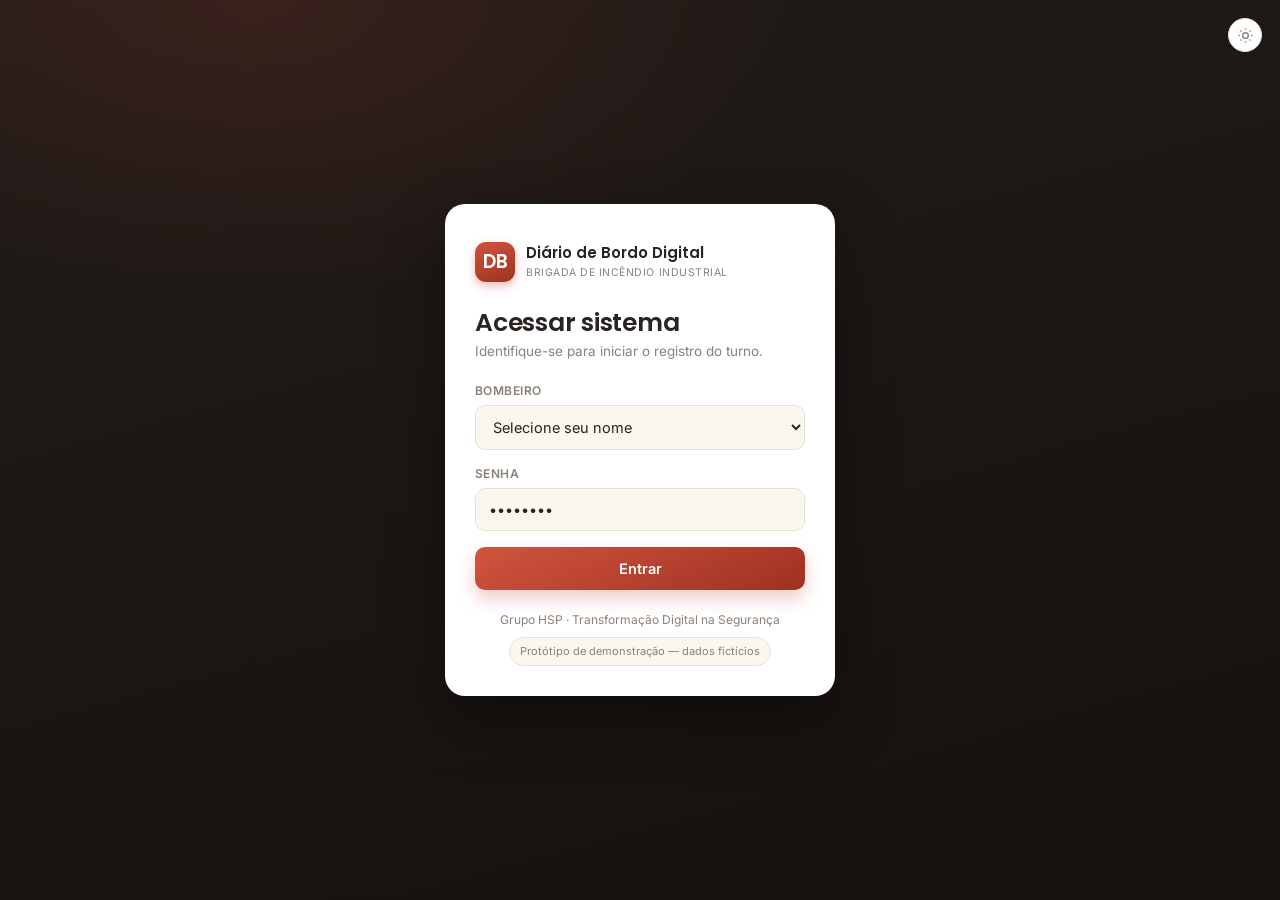
==== index.html @ 30c4427f "feat: adiciona protótipo do Diário de Bordo Digital - Tela de login (index.html) - Aplicação princip" ====
<!DOCTYPE html>
<html lang="pt-BR">
<head>
<meta charset="UTF-8">
<meta name="viewport" content="width=device-width, initial-scale=1.0">
<title>Diário de Bordo Digital — Acesso</title>
<script>
(function(){
  var t = localStorage.getItem('db_theme');
  document.documentElement.setAttribute('data-theme', t === 'dark' ? 'dark' : 'light');
})();
</script>
<link rel="stylesheet" href="css/style.css">
</head>
<body>

<button class="theme-toggle theme-toggle-login" aria-label="Alternar tema escuro" title="Alternar tema">
  <svg class="icon-sun" viewBox="0 0 24 24" fill="none" stroke="currentColor" stroke-width="2"><circle cx="12" cy="12" r="4"/><path d="M12 2v2M12 20v2M4.93 4.93l1.41 1.41M17.66 17.66l1.41 1.41M2 12h2M20 12h2M4.93 19.07l1.41-1.41M17.66 6.34l1.41-1.41"/></svg>
  <svg class="icon-moon" viewBox="0 0 24 24" fill="none" stroke="currentColor" stroke-width="2"><path d="M21 12.79A9 9 0 1 1 11.21 3 7 7 0 0 0 21 12.79z"/></svg>
</button>

<div class="login-wrap">
  <div class="login-card">
    <div class="login-brand">
      <div class="mark">DB</div>
      <div class="brand-text">
        <b>Diário de Bordo Digital</b>
        <span>Brigada de Incêndio Industrial</span>
      </div>
    </div>

    <h1>Acessar sistema</h1>
    <p class="sub">Identifique-se para iniciar o registro do turno.</p>

    <form id="loginForm">
      <div class="field">
        <label for="bombeiro">Bombeiro</label>
        <select id="bombeiro" required>
          <option value="" disabled selected>Selecione seu nome</option>
          <option>Carlos Menezes</option>
          <option>Raimundo Silva</option>
          <option>João Paulo Costa</option>
          <option>Fernanda Aragão</option>
          <option>Marcos Vinícius Ramos</option>
        </select>
      </div>

      <div class="field">
        <label for="senha">Senha</label>
        <input type="password" id="senha" placeholder="••••••••" value="senha123">
      </div>

      <button type="submit" class="btn btn-primary btn-block">Entrar</button>
    </form>

    <div class="login-foot">
      Grupo HSP · Transformação Digital na Segurança
      <div class="proto-flag">Protótipo de demonstração — dados fictícios</div>
    </div>
  </div>
</div>

<script>
document.getElementById('loginForm').addEventListener('submit', function(e){
  e.preventDefault();
  const nome = document.getElementById('bombeiro').value;
  if(!nome) return;
  sessionStorage.setItem('db_usuario', nome);
  window.location.href = 'app.html';
});
</script>
<script src="js/theme.js"></script>

</body>
</html>
---- css/style.css ----
@import url('https://fonts.googleapis.com/css2?family=Poppins:wght@500;600;700&family=Inter:wght@400;500;600;700&display=swap');

:root{
  /* base — carvão quente, sem azul */
  --ash-950:#211C19;
  --ash-900:#2A2320;
  --ash-800:#382F2A;
  --ash-700:#4A3F38;

  /* brasa — vermelho suavizado do material original */
  --ember-600:#C0402D;
  --ember-700:#9E3122;
  --ember-tint:#FBEBE7;

  --amber-500:#CE8B3A;
  --amber-tint:#FBF1E1;

  --moss-600:#5C7A56;
  --moss-tint:#EEF3EA;

  --paper:#FAF6F0;
  --surface:#FFFFFF;
  --border:#E9E0D4;
  --text:#2A2420;
  --text-muted:#8C8175;

  /* fundo da página (body) */
  --page-bg:#FFFFFF;
  --hover-bg:rgba(42,36,32,.035);
  --alter-border:#EFCFC6;

  /* cores de texto sobre badges/chips/pills coloridos */
  --ember-ink:var(--ember-700);
  --amber-ink:#8A5E1E;
  --moss-ink:var(--moss-600);

  --radius:14px;
  --radius-sm:10px;
  --shadow-sm:0 1px 2px rgba(42,36,32,.05), 0 1px 3px rgba(42,36,32,.06);
  --shadow-md:0 8px 24px rgba(42,36,32,.08);
}

/* ===== MODO ESCURO ===== */
:root[data-theme="dark"]{
  --paper:#211B16;
  --surface:#241E19;
  --border:#3B322B;
  --text:#F1EAE1;
  --text-muted:#AFA394;

  --page-bg:#18140F;
  --hover-bg:rgba(255,255,255,.045);
  --alter-border:rgba(192,64,45,.4);

  --ember-tint:rgba(192,64,45,.2);
  --amber-tint:rgba(206,139,58,.2);
  --moss-tint:rgba(92,122,86,.22);

  --ember-ink:#F0836D;
  --amber-ink:#F0C077;
  --moss-ink:#8FC183;

  --shadow-sm:0 1px 2px rgba(0,0,0,.4), 0 1px 3px rgba(0,0,0,.35);
  --shadow-md:0 8px 26px rgba(0,0,0,.5);
}
:root[data-theme="dark"] .login-wrap{
  background:
    radial-gradient(900px 500px at 20% 0%, rgba(192,64,45,.16), transparent 60%),
    linear-gradient(165deg, #18140F, #0E0B09);
}

*{box-sizing:border-box;}
html,body{margin:0;padding:0;}
body{
  font-family:'Inter',system-ui,sans-serif;
  background:var(--page-bg);
  color:var(--text);
  -webkit-font-smoothing:antialiased;
  font-size:15px;
  transition:background-color .2s ease, color .2s ease;
}
h1,h2,h3,.brand b,.login-card h1{
  font-family:'Poppins',sans-serif;
  letter-spacing:-.01em;
}
a{color:inherit;}
button{font-family:inherit;}
:focus-visible{outline:2px solid var(--ember-600);outline-offset:2px;}

/* ===== LOGIN ===== */
.login-wrap{
  min-height:100vh;
  display:flex;
  align-items:center;
  justify-content:center;
  background:
    radial-gradient(900px 500px at 20% 0%, rgba(192,64,45,.16), transparent 60%),
    linear-gradient(165deg, var(--ash-950), #16110F);
  padding:20px;
}
.login-card{
  width:100%;
  max-width:390px;
  background:var(--surface);
  border-radius:20px;
  padding:38px 30px 30px;
  box-shadow:0 24px 60px rgba(0,0,0,.4);
}
.login-brand{display:flex;align-items:center;gap:11px;margin-bottom:26px;}
.login-brand .mark{
  width:40px;height:40px;border-radius:11px;
  background:linear-gradient(155deg,#D2543E,var(--ember-700));
  display:flex;align-items:center;justify-content:center;
  color:#fff;font-family:'Poppins';font-weight:600;font-size:19px;
  flex-shrink:0;box-shadow:0 4px 10px rgba(192,64,45,.35);
}
.login-brand .brand-text{line-height:1.15;}
.login-brand .brand-text b{display:block;font-size:15px;font-weight:600;font-family:'Poppins';}
.login-brand .brand-text span{font-size:10.5px;color:var(--text-muted);letter-spacing:.05em;text-transform:uppercase;font-family:'Inter';}

.login-card h1{font-size:25px;font-weight:600;margin:4px 0 5px;line-height:1.2;}
.login-card p.sub{font-size:13.5px;color:var(--text-muted);margin:0 0 24px;}

.field{margin-bottom:16px;}
.field label{display:block;font-size:12px;font-weight:600;letter-spacing:.04em;color:var(--text-muted);margin-bottom:7px;text-transform:uppercase;}

select,input,textarea{
  width:100%;font-family:'Inter';font-size:14.5px;
  padding:12px 13px;border:1.5px solid var(--border);border-radius:var(--radius-sm);
  background:var(--paper);color:var(--text);transition:border-color .15s, background .15s;
}
select:focus,input:focus,textarea:focus{border-color:var(--ember-600);background:#fff;}
textarea{resize:vertical;min-height:74px;}

.btn{
  display:inline-flex;align-items:center;justify-content:center;gap:8px;
  border:none;border-radius:var(--radius-sm);padding:13px 18px;
  font-weight:600;font-size:14.5px;cursor:pointer;
  transition:transform .08s, box-shadow .15s, opacity .15s;
}
.btn:active{transform:translateY(1px);}
.btn-primary{background:linear-gradient(155deg,#D2543E,var(--ember-700));color:#fff;box-shadow:0 8px 18px rgba(192,64,45,.28);}
.btn-primary:hover{opacity:.94;}
.btn-block{width:100%;}
.btn-ghost{background:transparent;color:var(--text-muted);border:1.5px solid var(--border);}
.btn-ghost:hover{border-color:var(--text-muted);color:var(--text);}

.login-foot{margin-top:20px;font-size:12px;color:var(--text-muted);text-align:center;line-height:1.6;}
.proto-flag{
  font-size:11px;color:var(--text-muted);background:var(--paper);
  padding:5px 10px;border-radius:20px;display:inline-block;margin-top:8px;border:1px solid var(--border);
}

/* ===== APP SHELL ===== */
.shell{display:flex;min-height:100vh;}

.sidebar{
  width:224px;flex-shrink:0;
  background:linear-gradient(180deg,var(--ash-950),#171310);
  color:#fff;display:flex;flex-direction:column;
  padding:22px 14px;position:sticky;top:0;height:100vh;
}
.sidebar .brand{display:flex;align-items:center;gap:10px;padding:4px 8px 24px;}
.sidebar .brand .mark{
  width:34px;height:34px;border-radius:10px;
  background:linear-gradient(155deg,#D2543E,var(--ember-700));
  display:flex;align-items:center;justify-content:center;
  font-family:'Poppins';font-weight:600;font-size:16px;flex-shrink:0;
}
.sidebar .brand b{font-size:14px;display:block;line-height:1.15;font-weight:600;}
.sidebar .brand span{font-size:10px;color:#A69E93;text-transform:uppercase;letter-spacing:.05em;}

.nav-eyebrow{
  font-size:10.5px;color:#8B8378;text-transform:uppercase;letter-spacing:.09em;
  padding:16px 10px 7px;font-weight:600;
}
.nav-item{
  display:flex;align-items:center;gap:11px;padding:10.5px 11px;border-radius:10px;
  font-size:14px;font-weight:500;color:#D9D2C8;
  cursor:pointer;border:none;background:none;width:100%;text-align:left;
  transition:background .12s, color .12s;
}
.nav-item svg{width:17px;height:17px;flex-shrink:0;opacity:.8;}
.nav-item:hover{background:rgba(255,255,255,.06);color:#fff;}
.nav-item.active{background:linear-gradient(135deg,#D2543E,var(--ember-700));color:#fff;}
.nav-item.active svg{opacity:1;}

.sidebar-foot{margin-top:auto;padding-top:16px;border-top:1px solid rgba(255,255,255,.08);}
.user-chip{display:flex;align-items:center;gap:9px;padding:8px;border-radius:10px;}
.user-chip .avatar{
  width:32px;height:32px;border-radius:50%;background:var(--ash-700);
  display:flex;align-items:center;justify-content:center;font-size:12px;font-weight:700;flex-shrink:0;
}
.user-chip .who b{display:block;font-size:13px;line-height:1.2;font-weight:600;}
.user-chip .who span{font-size:11px;color:#A69E93;}
.logout-link{display:block;margin-top:10px;font-size:12.5px;color:#A69E93;text-decoration:none;padding:6px 8px;cursor:pointer;}
.logout-link:hover{color:#fff;}

.main{flex:1;min-width:0;padding-bottom:0;}

/* status strip */
.status-strip{
  padding:12px 32px;display:flex;align-items:center;gap:10px;
  font-family:'Poppins';font-weight:600;font-size:14.5px;letter-spacing:.01em;
  color:#fff;background:var(--moss-600);transition:background .25s;
}
.status-strip .dot{width:8px;height:8px;border-radius:50%;background:#fff;animation:pulse 2.2s infinite;}
.status-strip.warn{background:var(--amber-500);}
.status-strip.danger{background:var(--ember-600);}
@keyframes pulse{0%,100%{opacity:1;}50%{opacity:.45;}}

.topbar{
  padding:24px 32px 0;display:flex;align-items:flex-end;justify-content:space-between;
  flex-wrap:wrap;gap:10px;
}
.topbar h1{font-size:27px;font-weight:600;margin:0;line-height:1.15;}
.topbar .subtitle{font-size:13.5px;color:var(--text-muted);margin-top:3px;}
.topbar .date-tag{
  font-size:12.5px;color:var(--text-muted);background:var(--surface);
  border:1px solid var(--border);padding:7px 13px;border-radius:20px;
}

.view{padding:28px 32px 100px;display:none;}
.view.active{display:block;}

/* ===== CARDS ===== */
.card{
  background:var(--surface);border:1px solid var(--border);border-radius:var(--radius);
  padding:26px 28px;box-shadow:var(--shadow-sm);margin-bottom:22px;
}
.card h2{font-size:17.5px;font-weight:600;margin:0 0 4px;}
.card .card-sub{font-size:12.5px;color:var(--text-muted);margin:0 0 22px;}
.grid2{display:grid;grid-template-columns:1fr 1fr;gap:18px;}
.grid3{display:grid;grid-template-columns:repeat(3,1fr);gap:18px;}
@media (max-width:760px){.grid2,.grid3{grid-template-columns:1fr;}}

.field-label{display:block;font-size:12px;font-weight:600;letter-spacing:.03em;color:var(--text-muted);margin-bottom:7px;text-transform:uppercase;}
.readonly-box{
  background:var(--paper);border:1.5px dashed var(--border);border-radius:var(--radius-sm);
  padding:12px 13px;font-size:14.5px;color:var(--text);
}

.status-toggle{display:flex;gap:8px;flex-wrap:wrap;}
.chip{
  padding:10px 15px;border-radius:22px;border:1.5px solid var(--border);
  font-size:13.5px;font-weight:600;cursor:pointer;color:var(--text-muted);
  background:var(--surface);transition:all .12s;
}
.chip:hover{border-color:#C9BDAC;}
.chip.selected{border-color:var(--ember-600);background:var(--ember-tint);color:var(--ember-ink);}
.chip.selected[data-tone="ok"]{border-color:var(--moss-600);background:var(--moss-tint);color:var(--moss-ink);}
.chip.selected[data-tone="warn"]{border-color:var(--amber-500);background:var(--amber-tint);color:var(--amber-ink);}

.alter-box{
  margin-top:13px;padding:15px;background:var(--ember-tint);border:1px solid var(--alter-border);border-radius:var(--radius-sm);
  display:none;
}
.alter-box.show{display:block;}

.range-field{margin-bottom:4px;}
.range-field .rf-head{display:flex;justify-content:space-between;align-items:baseline;margin-bottom:9px;}
.range-field .rf-head b{font-size:21px;font-family:'Poppins';font-weight:600;}
input[type="range"]{-webkit-appearance:none;width:100%;height:6px;border-radius:4px;background:var(--border);}
input[type="range"]::-webkit-slider-thumb{
  -webkit-appearance:none;width:19px;height:19px;border-radius:50%;background:var(--ember-600);
  cursor:pointer;border:3px solid #fff;box-shadow:0 0 0 1px var(--ember-600);
}
input[type="range"]::-moz-range-thumb{
  width:19px;height:19px;border-radius:50%;background:var(--ember-600);border:3px solid #fff;
  box-shadow:0 0 0 1px var(--ember-600);cursor:pointer;
}

.form-actions{display:flex;justify-content:flex-end;gap:10px;margin-top:8px;flex-wrap:wrap;}

/* ===== DASHBOARD ===== */
.kpis{display:grid;grid-template-columns:repeat(4,1fr);gap:16px;margin-bottom:28px;}
@media (max-width:900px){.kpis{grid-template-columns:repeat(2,1fr);}}
@media (max-width:480px){.kpis{grid-template-columns:1fr;}}
.kpi{background:var(--surface);border:1px solid var(--border);border-radius:var(--radius);padding:20px 20px 18px;box-shadow:var(--shadow-sm);}
.kpi .kpi-label{font-size:11.5px;color:var(--text-muted);text-transform:uppercase;letter-spacing:.04em;font-weight:600;}
.kpi .kpi-value{font-family:'Poppins';font-size:30px;font-weight:600;margin-top:5px;}
.kpi .kpi-hint{font-size:12px;color:var(--text-muted);margin-top:3px;}

.two-col{display:grid;grid-template-columns:1.3fr 1fr;gap:22px;}
@media (max-width:980px){.two-col{grid-template-columns:1fr;}}

.bar-row{display:flex;align-items:center;gap:10px;margin-bottom:13px;}
.bar-row .bar-label{width:auto;min-width:110px;font-size:13px;color:var(--text-muted);flex-shrink:0;}
.bar-track{flex:1;height:8px;background:var(--paper);border-radius:5px;overflow:hidden;}
.bar-fill{height:100%;border-radius:5px;}
.bar-row .bar-val{width:auto;min-width:40px;text-align:right;font-size:12.5px;color:var(--text-muted);flex-shrink:0;}

.status-grid{display:grid;grid-template-columns:1fr 1fr;gap:2px 20px;}
@media (max-width:560px){.status-grid{grid-template-columns:1fr;}}
.status-row{
  display:flex;align-items:center;justify-content:space-between;gap:12px;
  padding:13px 2px;border-bottom:1px solid var(--border);
}
.status-grid .status-row:nth-last-child(-n+2){border-bottom:none;}
@media (max-width:560px){.status-grid .status-row:last-child{border-bottom:none;}.status-grid .status-row:nth-last-child(-n+2){border-bottom:1px solid var(--border);}}
.status-row .sr-label{font-size:13.5px;color:var(--text);}
.status-pill{
  display:inline-flex;align-items:center;gap:6px;padding:5px 12px;border-radius:20px;
  font-size:12px;font-weight:600;white-space:nowrap;
}
.status-pill::before{content:"";width:6px;height:6px;border-radius:50%;background:currentColor;}
.status-pill.tone-ok{background:var(--moss-tint);color:var(--moss-ink);}
.status-pill.tone-warn{background:var(--amber-tint);color:var(--amber-ink);}
.status-pill.tone-danger{background:var(--ember-tint);color:var(--ember-ink);}

.pending-item{display:flex;align-items:flex-start;gap:11px;padding:14px 0;border-bottom:1px solid var(--border);}
.pending-item:last-child{border-bottom:none;}
.pending-dot{width:7px;height:7px;border-radius:50%;background:var(--ember-600);margin-top:6px;flex-shrink:0;}
.pending-item .pi-title{font-size:13.5px;font-weight:600;}
.pending-item .pi-sub{font-size:12px;color:var(--text-muted);margin-top:1px;}

/* ===== TABLE ===== */
.table-wrap{overflow-x:auto;-webkit-overflow-scrolling:touch;}
table{width:100%;border-collapse:collapse;font-size:13.5px;}
thead th{
  text-align:left;font-weight:600;color:var(--text-muted);font-size:11px;
  text-transform:uppercase;letter-spacing:.04em;padding:10px 12px;
  border-bottom:1.5px solid var(--border);white-space:nowrap;
}
tbody td{padding:12px;border-bottom:1px solid var(--border);white-space:nowrap;}
tbody tr:hover{background:var(--hover-bg);}
.badge{display:inline-flex;align-items:center;gap:5px;padding:4px 11px;border-radius:20px;font-size:12px;font-weight:600;}
.badge-ok{background:var(--moss-tint);color:var(--moss-ink);}
.badge-warn{background:var(--amber-tint);color:var(--amber-ink);}
.badge-danger{background:var(--ember-tint);color:var(--ember-ink);}

.btn-delete{
  width:30px;height:30px;border-radius:8px;border:1.5px solid var(--border);
  background:transparent;color:var(--text-muted);display:inline-flex;
  align-items:center;justify-content:center;cursor:pointer;transition:all .12s;flex-shrink:0;
}
.btn-delete svg{width:15px;height:15px;}
.btn-delete:hover{background:var(--ember-tint);border-color:var(--ember-600);color:var(--ember-ink);}
.empty-state{text-align:center;padding:54px 20px;color:var(--text-muted);}
.empty-state b{display:block;color:var(--text);font-size:16px;margin-bottom:5px;font-family:'Poppins';}

.toast{
  position:fixed;bottom:24px;right:24px;background:var(--ash-950);color:#fff;
  padding:14px 18px;border-radius:12px;font-size:14px;box-shadow:0 14px 32px rgba(0,0,0,.35);
  display:flex;align-items:center;gap:10px;transform:translateY(20px);opacity:0;
  transition:all .25s;pointer-events:none;z-index:80;max-width:calc(100vw - 40px);
}
.toast.show{transform:translateY(0);opacity:1;}
.toast .tdot{width:8px;height:8px;border-radius:50%;background:var(--moss-600);flex-shrink:0;}

/* ===== TOGGLE DE TEMA ===== */
.theme-toggle{
  width:34px;height:34px;border-radius:50%;flex-shrink:0;
  border:1.5px solid var(--border);background:var(--surface);color:var(--text-muted);
  display:flex;align-items:center;justify-content:center;cursor:pointer;
  transition:all .15s;
}
.theme-toggle:hover{border-color:var(--text-muted);color:var(--text);}
.theme-toggle svg{width:17px;height:17px;}
.theme-toggle .icon-moon{display:none;}
[data-theme="dark"] .theme-toggle .icon-sun{display:none;}
[data-theme="dark"] .theme-toggle .icon-moon{display:block;}

.sidebar .theme-toggle{border-color:rgba(255,255,255,.14);background:rgba(255,255,255,.05);color:#D9D2C8;}
.sidebar .theme-toggle:hover{border-color:rgba(255,255,255,.3);color:#fff;}
.theme-row{
  display:flex;align-items:center;justify-content:space-between;gap:10px;
  padding:9px 8px;margin-top:6px;font-size:12.5px;color:#D9D2C8;
}

.theme-toggle-login{position:fixed;top:18px;right:18px;z-index:20;}

.mobile-topbar .theme-toggle{border-color:rgba(255,255,255,.14);background:rgba(255,255,255,.05);color:#D9D2C8;}
.mobile-topbar-right{display:flex;align-items:center;gap:10px;}

/* ===== MOBILE TOPBAR + BOTTOM NAV ===== */
.mobile-topbar{display:none;}
.bottom-nav{display:none;}

@media (max-width:780px){
  .sidebar{display:none;}
  .shell{flex-direction:column;}

  .mobile-topbar{
    display:flex;align-items:center;justify-content:space-between;
    padding:14px 18px;background:var(--ash-950);color:#fff;position:sticky;top:0;z-index:40;
  }
  .mobile-topbar .brand{display:flex;align-items:center;gap:9px;}
  .mobile-topbar .mark{
    width:30px;height:30px;border-radius:9px;
    background:linear-gradient(155deg,#D2543E,var(--ember-700));
    display:flex;align-items:center;justify-content:center;
    font-family:'Poppins';font-weight:600;font-size:14px;flex-shrink:0;
  }
  .mobile-topbar b{font-size:13.5px;font-weight:600;display:block;line-height:1.1;font-family:'Poppins';}
  .mobile-topbar span{font-size:9.5px;color:#A69E93;text-transform:uppercase;letter-spacing:.04em;}
  .mobile-topbar .avatar{
    width:30px;height:30px;border-radius:50%;background:var(--ash-700);color:#fff;
    display:flex;align-items:center;justify-content:center;font-size:11.5px;font-weight:700;
  }

  .topbar{padding:20px 18px 2px;}
  .topbar h1{font-size:22px;}
  .status-strip{padding:10px 18px;font-size:13px;}
  .view{padding:16px 18px 90px;}
  .card{padding:18px;border-radius:12px;}
  .kpi .kpi-value{font-size:26px;}

  .bottom-nav{
    display:flex;position:fixed;bottom:0;left:0;right:0;z-index:50;
    background:var(--surface);border-top:1px solid var(--border);
    padding:8px 6px calc(8px + env(safe-area-inset-bottom));
    box-shadow:0 -6px 20px rgba(42,36,32,.08);
  }
  .bottom-nav .nav-item{
    flex:1;flex-direction:column;gap:4px;align-items:center;padding:7px 4px;border-radius:12px;
    font-size:10.5px;color:var(--text-muted);
  }
  .bottom-nav .nav-item svg{width:20px;height:20px;opacity:.75;}
  .bottom-nav .nav-item.active{background:var(--ember-tint);color:var(--ember-700);}
  .bottom-nav .nav-item.active svg{opacity:1;stroke:var(--ember-700);}
  .bottom-nav .nav-item[disabled]{opacity:.35;}
}

@media (max-width:420px){
  .grid3{gap:14px;}
  .status-toggle{gap:7px;}
  .chip{padding:9px 13px;font-size:13px;}
  thead th,tbody td{padding:10px 9px;font-size:12.5px;}
}
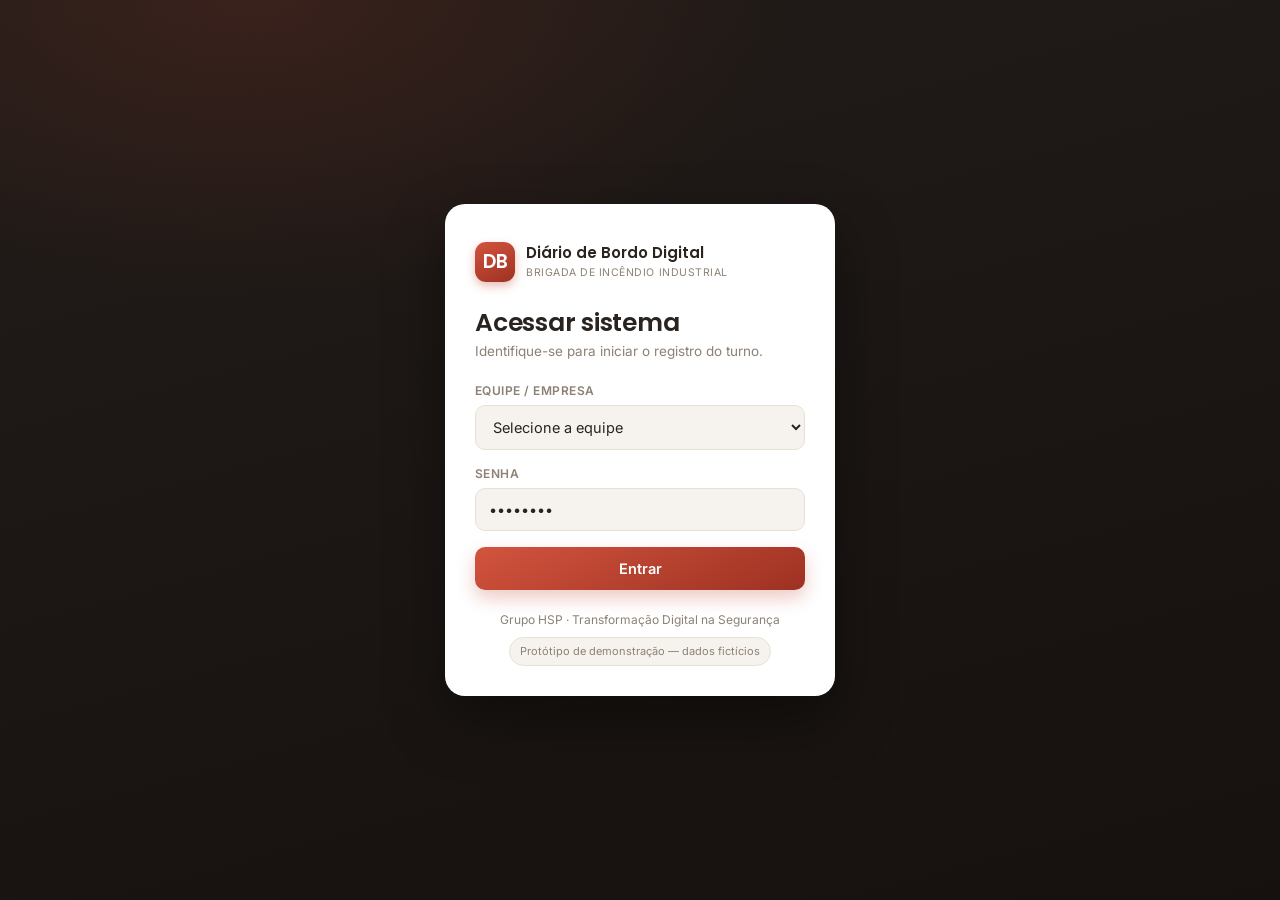
==== commit 7fd6a7e2: "Rondas + DDS + VTR + Emergências + Avaliação + Batedor de GLP + Fonte Radioativa + Inspeção Mensal +" ====
--- a/index.html
+++ b/index.html
@@ -4,20 +4,9 @@
 <meta charset="UTF-8">
 <meta name="viewport" content="width=device-width, initial-scale=1.0">
 <title>Diário de Bordo Digital — Acesso</title>
-<script>
-(function(){
-  var t = localStorage.getItem('db_theme');
-  document.documentElement.setAttribute('data-theme', t === 'dark' ? 'dark' : 'light');
-})();
-</script>
 <link rel="stylesheet" href="css/style.css">
 </head>
 <body>
-
-<button class="theme-toggle theme-toggle-login" aria-label="Alternar tema escuro" title="Alternar tema">
-  <svg class="icon-sun" viewBox="0 0 24 24" fill="none" stroke="currentColor" stroke-width="2"><circle cx="12" cy="12" r="4"/><path d="M12 2v2M12 20v2M4.93 4.93l1.41 1.41M17.66 17.66l1.41 1.41M2 12h2M20 12h2M4.93 19.07l1.41-1.41M17.66 6.34l1.41-1.41"/></svg>
-  <svg class="icon-moon" viewBox="0 0 24 24" fill="none" stroke="currentColor" stroke-width="2"><path d="M21 12.79A9 9 0 1 1 11.21 3 7 7 0 0 0 21 12.79z"/></svg>
-</button>
 
 <div class="login-wrap">
   <div class="login-card">
@@ -34,14 +23,16 @@
 
     <form id="loginForm">
       <div class="field">
+        <label for="equipe">Equipe / empresa</label>
+        <select id="equipe" required>
+          <option value="" disabled selected>Selecione a equipe</option>
+        </select>
+      </div>
+
+      <div class="field" id="campoBombeiro" style="display:none;">
         <label for="bombeiro">Bombeiro</label>
         <select id="bombeiro" required>
-          <option value="" disabled selected>Selecione seu nome</option>
-          <option>Carlos Menezes</option>
-          <option>Raimundo Silva</option>
-          <option>João Paulo Costa</option>
-          <option>Fernanda Aragão</option>
-          <option>Marcos Vinícius Ramos</option>
+          <option value="" disabled selected>Selecione o bombeiro</option>
         </select>
       </div>
 
@@ -60,16 +51,33 @@
   </div>
 </div>
 
+<script src="js/staff.js"></script>
 <script>
+const equipeSelect = document.getElementById('equipe');
+const bombeiroSelect = document.getElementById('bombeiro');
+const campoBombeiro = document.getElementById('campoBombeiro');
+
+popularSelectEquipes(equipeSelect);
+
+equipeSelect.addEventListener('change', ()=>{
+  popularSelectBombeirosPorEmpresa(bombeiroSelect, equipeSelect.value);
+  campoBombeiro.style.display = 'block';
+});
+
 document.getElementById('loginForm').addEventListener('submit', function(e){
   e.preventDefault();
-  const nome = document.getElementById('bombeiro').value;
+  const nome = bombeiroSelect.value;
   if(!nome) return;
+  const staff = buscarStaff(nome);
   sessionStorage.setItem('db_usuario', nome);
+  sessionStorage.setItem('db_usuario_label', nomeParaLabel(nome));
+  if(staff){
+    sessionStorage.setItem('db_usuario_empresa', staff.empresa);
+    sessionStorage.setItem('db_usuario_funcao', staff.funcao);
+  }
   window.location.href = 'app.html';
 });
 </script>
-<script src="js/theme.js"></script>
 
 </body>
 </html>
--- a/css/style.css
+++ b/css/style.css
@@ -1,38 +1,26 @@
 @import url('https://fonts.googleapis.com/css2?family=Poppins:wght@500;600;700&family=Inter:wght@400;500;600;700&display=swap');
 
 :root{
-  /* base — carvão quente, sem azul */
   --ash-950:#211C19;
   --ash-900:#2A2320;
   --ash-800:#382F2A;
   --ash-700:#4A3F38;
 
-  /* brasa — vermelho suavizado do material original */
   --ember-600:#C0402D;
   --ember-700:#9E3122;
-  --ember-tint:#FBEBE7;
-
   --amber-500:#CE8B3A;
-  --amber-tint:#FBF1E1;
-
   --moss-600:#5C7A56;
-  --moss-tint:#EEF3EA;
-
-  --paper:#FAF6F0;
+
+  --bg:#FFFFFF;
   --surface:#FFFFFF;
+  --recessed:#F6F3EE;
   --border:#E9E0D4;
   --text:#2A2420;
   --text-muted:#8C8175;
 
-  /* fundo da página (body) */
-  --page-bg:#FFFFFF;
-  --hover-bg:rgba(42,36,32,.035);
-  --alter-border:#EFCFC6;
-
-  /* cores de texto sobre badges/chips/pills coloridos */
-  --ember-ink:var(--ember-700);
-  --amber-ink:#8A5E1E;
-  --moss-ink:var(--moss-600);
+  --tint-ember-bg:#FBEBE7;   --tint-ember-text:#9E3122;
+  --tint-amber-bg:#FBF1E1;   --tint-amber-text:#8A5E1E;
+  --tint-moss-bg:#EEF3EA;    --tint-moss-text:#5C7A56;
 
   --radius:14px;
   --radius-sm:10px;
@@ -40,44 +28,31 @@
   --shadow-md:0 8px 24px rgba(42,36,32,.08);
 }
 
-/* ===== MODO ESCURO ===== */
-:root[data-theme="dark"]{
-  --paper:#211B16;
-  --surface:#241E19;
-  --border:#3B322B;
-  --text:#F1EAE1;
-  --text-muted:#AFA394;
-
-  --page-bg:#18140F;
-  --hover-bg:rgba(255,255,255,.045);
-  --alter-border:rgba(192,64,45,.4);
-
-  --ember-tint:rgba(192,64,45,.2);
-  --amber-tint:rgba(206,139,58,.2);
-  --moss-tint:rgba(92,122,86,.22);
-
-  --ember-ink:#F0836D;
-  --amber-ink:#F0C077;
-  --moss-ink:#8FC183;
-
-  --shadow-sm:0 1px 2px rgba(0,0,0,.4), 0 1px 3px rgba(0,0,0,.35);
-  --shadow-md:0 8px 26px rgba(0,0,0,.5);
-}
-:root[data-theme="dark"] .login-wrap{
-  background:
-    radial-gradient(900px 500px at 20% 0%, rgba(192,64,45,.16), transparent 60%),
-    linear-gradient(165deg, #18140F, #0E0B09);
+[data-theme="dark"]{
+  --bg:#17130F;
+  --surface:#211C19;
+  --recessed:#2A2320;
+  --border:#3D332C;
+  --text:#F2ECE3;
+  --text-muted:#A69C8E;
+
+  --tint-ember-bg:rgba(192,64,45,.16); --tint-ember-text:#E4816E;
+  --tint-amber-bg:rgba(206,139,58,.18); --tint-amber-text:#E4AC6C;
+  --tint-moss-bg:rgba(92,122,86,.22);   --tint-moss-text:#96C088;
+
+  --shadow-sm:0 1px 2px rgba(0,0,0,.25), 0 1px 3px rgba(0,0,0,.3);
+  --shadow-md:0 8px 24px rgba(0,0,0,.35);
 }
 
 *{box-sizing:border-box;}
 html,body{margin:0;padding:0;}
 body{
   font-family:'Inter',system-ui,sans-serif;
-  background:var(--page-bg);
+  background:var(--bg);
   color:var(--text);
   -webkit-font-smoothing:antialiased;
   font-size:15px;
-  transition:background-color .2s ease, color .2s ease;
+  transition:background .2s, color .2s;
 }
 h1,h2,h3,.brand b,.login-card h1{
   font-family:'Poppins',sans-serif;
@@ -101,7 +76,7 @@
 .login-card{
   width:100%;
   max-width:390px;
-  background:var(--surface);
+  background:#FFFFFF;
   border-radius:20px;
   padding:38px 30px 30px;
   box-shadow:0 24px 60px rgba(0,0,0,.4);
@@ -115,22 +90,21 @@
   flex-shrink:0;box-shadow:0 4px 10px rgba(192,64,45,.35);
 }
 .login-brand .brand-text{line-height:1.15;}
-.login-brand .brand-text b{display:block;font-size:15px;font-weight:600;font-family:'Poppins';}
-.login-brand .brand-text span{font-size:10.5px;color:var(--text-muted);letter-spacing:.05em;text-transform:uppercase;font-family:'Inter';}
-
-.login-card h1{font-size:25px;font-weight:600;margin:4px 0 5px;line-height:1.2;}
-.login-card p.sub{font-size:13.5px;color:var(--text-muted);margin:0 0 24px;}
+.login-brand .brand-text b{display:block;font-size:15px;font-weight:600;font-family:'Poppins';color:#2A2420;}
+.login-brand .brand-text span{font-size:10.5px;color:#8C8175;letter-spacing:.05em;text-transform:uppercase;font-family:'Inter';}
+
+.login-card h1{font-size:25px;font-weight:600;margin:4px 0 5px;line-height:1.2;color:#2A2420;}
+.login-card p.sub{font-size:13.5px;color:#8C8175;margin:0 0 24px;}
 
 .field{margin-bottom:16px;}
-.field label{display:block;font-size:12px;font-weight:600;letter-spacing:.04em;color:var(--text-muted);margin-bottom:7px;text-transform:uppercase;}
-
-select,input,textarea{
+.field label{display:block;font-size:12px;font-weight:600;letter-spacing:.04em;color:#8C8175;margin-bottom:7px;text-transform:uppercase;}
+
+.login-card select,.login-card input{
   width:100%;font-family:'Inter';font-size:14.5px;
-  padding:12px 13px;border:1.5px solid var(--border);border-radius:var(--radius-sm);
-  background:var(--paper);color:var(--text);transition:border-color .15s, background .15s;
-}
-select:focus,input:focus,textarea:focus{border-color:var(--ember-600);background:#fff;}
-textarea{resize:vertical;min-height:74px;}
+  padding:12px 13px;border:1.5px solid #E9E0D4;border-radius:10px;
+  background:#F6F3EE;color:#2A2420;transition:border-color .15s, background .15s;
+}
+.login-card select:focus,.login-card input:focus{border-color:var(--ember-600);background:#fff;}
 
 .btn{
   display:inline-flex;align-items:center;justify-content:center;gap:8px;
@@ -144,11 +118,12 @@
 .btn-block{width:100%;}
 .btn-ghost{background:transparent;color:var(--text-muted);border:1.5px solid var(--border);}
 .btn-ghost:hover{border-color:var(--text-muted);color:var(--text);}
-
-.login-foot{margin-top:20px;font-size:12px;color:var(--text-muted);text-align:center;line-height:1.6;}
+.btn-sm{padding:8px 13px;font-size:13px;}
+
+.login-foot{margin-top:20px;font-size:12px;color:#8C8175;text-align:center;line-height:1.6;}
 .proto-flag{
-  font-size:11px;color:var(--text-muted);background:var(--paper);
-  padding:5px 10px;border-radius:20px;display:inline-block;margin-top:8px;border:1px solid var(--border);
+  font-size:11px;color:#8C8175;background:#F6F3EE;
+  padding:5px 10px;border-radius:20px;display:inline-block;margin-top:8px;border:1px solid #E9E0D4;
 }
 
 /* ===== APP SHELL ===== */
@@ -189,16 +164,33 @@
 .user-chip{display:flex;align-items:center;gap:9px;padding:8px;border-radius:10px;}
 .user-chip .avatar{
   width:32px;height:32px;border-radius:50%;background:var(--ash-700);
-  display:flex;align-items:center;justify-content:center;font-size:12px;font-weight:700;flex-shrink:0;
+  display:flex;align-items:center;justify-content:center;font-size:12px;font-weight:700;flex-shrink:0;color:#fff;
 }
 .user-chip .who b{display:block;font-size:13px;line-height:1.2;font-weight:600;}
 .user-chip .who span{font-size:11px;color:#A69E93;}
 .logout-link{display:block;margin-top:10px;font-size:12.5px;color:#A69E93;text-decoration:none;padding:6px 8px;cursor:pointer;}
 .logout-link:hover{color:#fff;}
 
+.theme-toggle{
+  display:flex;align-items:center;justify-content:space-between;gap:8px;
+  padding:9px 10px;margin-top:10px;border-radius:10px;
+  background:rgba(255,255,255,.05);border:1px solid rgba(255,255,255,.08);
+  cursor:pointer;font-size:12.5px;color:#D9D2C8;
+}
+.theme-toggle:hover{background:rgba(255,255,255,.08);}
+.theme-toggle svg{width:15px;height:15px;flex-shrink:0;}
+.theme-toggle .tt-track{
+  width:32px;height:18px;border-radius:20px;background:rgba(255,255,255,.15);position:relative;flex-shrink:0;
+}
+.theme-toggle .tt-dot{
+  position:absolute;top:2px;left:2px;width:14px;height:14px;border-radius:50%;background:#fff;
+  transition:transform .18s;
+}
+[data-theme="dark"] .theme-toggle .tt-dot{transform:translateX(14px);}
+[data-theme="dark"] .theme-toggle .tt-track{background:var(--ember-600);}
+
 .main{flex:1;min-width:0;padding-bottom:0;}
 
-/* status strip */
 .status-strip{
   padding:12px 32px;display:flex;align-items:center;gap:10px;
   font-family:'Poppins';font-weight:600;font-size:14.5px;letter-spacing:.01em;
@@ -213,7 +205,7 @@
   padding:24px 32px 0;display:flex;align-items:flex-end;justify-content:space-between;
   flex-wrap:wrap;gap:10px;
 }
-.topbar h1{font-size:27px;font-weight:600;margin:0;line-height:1.15;}
+.topbar h1{font-size:27px;font-weight:600;margin:0;line-height:1.15;color:var(--text);}
 .topbar .subtitle{font-size:13.5px;color:var(--text-muted);margin-top:3px;}
 .topbar .date-tag{
   font-size:12.5px;color:var(--text-muted);background:var(--surface);
@@ -223,12 +215,21 @@
 .view{padding:28px 32px 100px;display:none;}
 .view.active{display:block;}
 
+/* ===== FORM CONTROLS ===== */
+select,input,textarea{
+  width:100%;font-family:'Inter';font-size:14.5px;
+  padding:12px 13px;border:1.5px solid var(--border);border-radius:var(--radius-sm);
+  background:var(--recessed);color:var(--text);transition:border-color .15s, background .15s;
+}
+select:focus,input:focus,textarea:focus{border-color:var(--ember-600);background:var(--surface);}
+textarea{resize:vertical;min-height:74px;}
+
 /* ===== CARDS ===== */
 .card{
   background:var(--surface);border:1px solid var(--border);border-radius:var(--radius);
   padding:26px 28px;box-shadow:var(--shadow-sm);margin-bottom:22px;
 }
-.card h2{font-size:17.5px;font-weight:600;margin:0 0 4px;}
+.card h2{font-size:17.5px;font-weight:600;margin:0 0 4px;color:var(--text);}
 .card .card-sub{font-size:12.5px;color:var(--text-muted);margin:0 0 22px;}
 .grid2{display:grid;grid-template-columns:1fr 1fr;gap:18px;}
 .grid3{display:grid;grid-template-columns:repeat(3,1fr);gap:18px;}
@@ -236,7 +237,7 @@
 
 .field-label{display:block;font-size:12px;font-weight:600;letter-spacing:.03em;color:var(--text-muted);margin-bottom:7px;text-transform:uppercase;}
 .readonly-box{
-  background:var(--paper);border:1.5px dashed var(--border);border-radius:var(--radius-sm);
+  background:var(--recessed);border:1.5px dashed var(--border);border-radius:var(--radius-sm);
   padding:12px 13px;font-size:14.5px;color:var(--text);
 }
 
@@ -246,27 +247,28 @@
   font-size:13.5px;font-weight:600;cursor:pointer;color:var(--text-muted);
   background:var(--surface);transition:all .12s;
 }
-.chip:hover{border-color:#C9BDAC;}
-.chip.selected{border-color:var(--ember-600);background:var(--ember-tint);color:var(--ember-ink);}
-.chip.selected[data-tone="ok"]{border-color:var(--moss-600);background:var(--moss-tint);color:var(--moss-ink);}
-.chip.selected[data-tone="warn"]{border-color:var(--amber-500);background:var(--amber-tint);color:var(--amber-ink);}
+.chip:hover{border-color:var(--ash-700);}
+.chip.selected{border-color:var(--ember-600);background:var(--tint-ember-bg);color:var(--tint-ember-text);}
+.chip.selected[data-tone="ok"]{border-color:var(--moss-600);background:var(--tint-moss-bg);color:var(--tint-moss-text);}
+.chip.selected[data-tone="warn"]{border-color:var(--amber-500);background:var(--tint-amber-bg);color:var(--tint-amber-text);}
 
 .alter-box{
-  margin-top:13px;padding:15px;background:var(--ember-tint);border:1px solid var(--alter-border);border-radius:var(--radius-sm);
+  margin-top:13px;padding:15px;background:var(--tint-ember-bg);border:1px solid var(--border);border-radius:var(--radius-sm);
   display:none;
 }
 .alter-box.show{display:block;}
+.alter-box textarea{background:var(--surface);}
 
 .range-field{margin-bottom:4px;}
 .range-field .rf-head{display:flex;justify-content:space-between;align-items:baseline;margin-bottom:9px;}
-.range-field .rf-head b{font-size:21px;font-family:'Poppins';font-weight:600;}
-input[type="range"]{-webkit-appearance:none;width:100%;height:6px;border-radius:4px;background:var(--border);}
+.range-field .rf-head b{font-size:21px;font-family:'Poppins';font-weight:600;color:var(--text);}
+input[type="range"]{-webkit-appearance:none;width:100%;height:6px;border-radius:4px;background:var(--border);padding:0;}
 input[type="range"]::-webkit-slider-thumb{
   -webkit-appearance:none;width:19px;height:19px;border-radius:50%;background:var(--ember-600);
-  cursor:pointer;border:3px solid #fff;box-shadow:0 0 0 1px var(--ember-600);
+  cursor:pointer;border:3px solid var(--surface);box-shadow:0 0 0 1px var(--ember-600);
 }
 input[type="range"]::-moz-range-thumb{
-  width:19px;height:19px;border-radius:50%;background:var(--ember-600);border:3px solid #fff;
+  width:19px;height:19px;border-radius:50%;background:var(--ember-600);border:3px solid var(--surface);
   box-shadow:0 0 0 1px var(--ember-600);cursor:pointer;
 }
 
@@ -278,17 +280,11 @@
 @media (max-width:480px){.kpis{grid-template-columns:1fr;}}
 .kpi{background:var(--surface);border:1px solid var(--border);border-radius:var(--radius);padding:20px 20px 18px;box-shadow:var(--shadow-sm);}
 .kpi .kpi-label{font-size:11.5px;color:var(--text-muted);text-transform:uppercase;letter-spacing:.04em;font-weight:600;}
-.kpi .kpi-value{font-family:'Poppins';font-size:30px;font-weight:600;margin-top:5px;}
+.kpi .kpi-value{font-family:'Poppins';font-size:30px;font-weight:600;margin-top:5px;color:var(--text);}
 .kpi .kpi-hint{font-size:12px;color:var(--text-muted);margin-top:3px;}
 
 .two-col{display:grid;grid-template-columns:1.3fr 1fr;gap:22px;}
 @media (max-width:980px){.two-col{grid-template-columns:1fr;}}
-
-.bar-row{display:flex;align-items:center;gap:10px;margin-bottom:13px;}
-.bar-row .bar-label{width:auto;min-width:110px;font-size:13px;color:var(--text-muted);flex-shrink:0;}
-.bar-track{flex:1;height:8px;background:var(--paper);border-radius:5px;overflow:hidden;}
-.bar-fill{height:100%;border-radius:5px;}
-.bar-row .bar-val{width:auto;min-width:40px;text-align:right;font-size:12.5px;color:var(--text-muted);flex-shrink:0;}
 
 .status-grid{display:grid;grid-template-columns:1fr 1fr;gap:2px 20px;}
 @media (max-width:560px){.status-grid{grid-template-columns:1fr;}}
@@ -304,14 +300,14 @@
   font-size:12px;font-weight:600;white-space:nowrap;
 }
 .status-pill::before{content:"";width:6px;height:6px;border-radius:50%;background:currentColor;}
-.status-pill.tone-ok{background:var(--moss-tint);color:var(--moss-ink);}
-.status-pill.tone-warn{background:var(--amber-tint);color:var(--amber-ink);}
-.status-pill.tone-danger{background:var(--ember-tint);color:var(--ember-ink);}
+.status-pill.tone-ok{background:var(--tint-moss-bg);color:var(--tint-moss-text);}
+.status-pill.tone-warn{background:var(--tint-amber-bg);color:var(--tint-amber-text);}
+.status-pill.tone-danger{background:var(--tint-ember-bg);color:var(--tint-ember-text);}
 
 .pending-item{display:flex;align-items:flex-start;gap:11px;padding:14px 0;border-bottom:1px solid var(--border);}
 .pending-item:last-child{border-bottom:none;}
 .pending-dot{width:7px;height:7px;border-radius:50%;background:var(--ember-600);margin-top:6px;flex-shrink:0;}
-.pending-item .pi-title{font-size:13.5px;font-weight:600;}
+.pending-item .pi-title{font-size:13.5px;font-weight:600;color:var(--text);}
 .pending-item .pi-sub{font-size:12px;color:var(--text-muted);margin-top:1px;}
 
 /* ===== TABLE ===== */
@@ -322,22 +318,22 @@
   text-transform:uppercase;letter-spacing:.04em;padding:10px 12px;
   border-bottom:1.5px solid var(--border);white-space:nowrap;
 }
-tbody td{padding:12px;border-bottom:1px solid var(--border);white-space:nowrap;}
-tbody tr:hover{background:var(--hover-bg);}
+tbody td{padding:12px;border-bottom:1px solid var(--border);white-space:nowrap;color:var(--text);}
+tbody tr:hover{background:var(--recessed);}
 .badge{display:inline-flex;align-items:center;gap:5px;padding:4px 11px;border-radius:20px;font-size:12px;font-weight:600;}
-.badge-ok{background:var(--moss-tint);color:var(--moss-ink);}
-.badge-warn{background:var(--amber-tint);color:var(--amber-ink);}
-.badge-danger{background:var(--ember-tint);color:var(--ember-ink);}
-
-.btn-delete{
-  width:30px;height:30px;border-radius:8px;border:1.5px solid var(--border);
-  background:transparent;color:var(--text-muted);display:inline-flex;
-  align-items:center;justify-content:center;cursor:pointer;transition:all .12s;flex-shrink:0;
-}
-.btn-delete svg{width:15px;height:15px;}
-.btn-delete:hover{background:var(--ember-tint);border-color:var(--ember-600);color:var(--ember-ink);}
+.badge-ok{background:var(--tint-moss-bg);color:var(--tint-moss-text);}
+.badge-warn{background:var(--tint-amber-bg);color:var(--tint-amber-text);}
+.badge-danger{background:var(--tint-ember-bg);color:var(--tint-ember-text);}
 .empty-state{text-align:center;padding:54px 20px;color:var(--text-muted);}
 .empty-state b{display:block;color:var(--text);font-size:16px;margin-bottom:5px;font-family:'Poppins';}
+
+.row-delete{
+  display:inline-flex;align-items:center;justify-content:center;
+  width:30px;height:30px;border-radius:8px;border:1.5px solid var(--border);
+  background:var(--surface);color:var(--text-muted);cursor:pointer;transition:all .12s;
+}
+.row-delete:hover{border-color:var(--ember-600);color:var(--ember-600);background:var(--tint-ember-bg);}
+.row-delete svg{width:15px;height:15px;}
 
 .toast{
   position:fixed;bottom:24px;right:24px;background:var(--ash-950);color:#fff;
@@ -348,30 +344,18 @@
 .toast.show{transform:translateY(0);opacity:1;}
 .toast .tdot{width:8px;height:8px;border-radius:50%;background:var(--moss-600);flex-shrink:0;}
 
-/* ===== TOGGLE DE TEMA ===== */
-.theme-toggle{
-  width:34px;height:34px;border-radius:50%;flex-shrink:0;
-  border:1.5px solid var(--border);background:var(--surface);color:var(--text-muted);
-  display:flex;align-items:center;justify-content:center;cursor:pointer;
-  transition:all .15s;
-}
-.theme-toggle:hover{border-color:var(--text-muted);color:var(--text);}
-.theme-toggle svg{width:17px;height:17px;}
-.theme-toggle .icon-moon{display:none;}
-[data-theme="dark"] .theme-toggle .icon-sun{display:none;}
-[data-theme="dark"] .theme-toggle .icon-moon{display:block;}
-
-.sidebar .theme-toggle{border-color:rgba(255,255,255,.14);background:rgba(255,255,255,.05);color:#D9D2C8;}
-.sidebar .theme-toggle:hover{border-color:rgba(255,255,255,.3);color:#fff;}
-.theme-row{
-  display:flex;align-items:center;justify-content:space-between;gap:10px;
-  padding:9px 8px;margin-top:6px;font-size:12.5px;color:#D9D2C8;
-}
-
-.theme-toggle-login{position:fixed;top:18px;right:18px;z-index:20;}
-
-.mobile-topbar .theme-toggle{border-color:rgba(255,255,255,.14);background:rgba(255,255,255,.05);color:#D9D2C8;}
-.mobile-topbar-right{display:flex;align-items:center;gap:10px;}
+.confirm-overlay{
+  position:fixed;inset:0;background:rgba(23,19,15,.5);display:none;
+  align-items:center;justify-content:center;z-index:90;padding:20px;
+}
+.confirm-overlay.show{display:flex;}
+.confirm-box{
+  background:var(--surface);border-radius:16px;padding:24px;max-width:340px;width:100%;
+  box-shadow:0 20px 50px rgba(0,0,0,.3);
+}
+.confirm-box h3{font-size:17px;margin:0 0 8px;color:var(--text);}
+.confirm-box p{font-size:13.5px;color:var(--text-muted);margin:0 0 20px;line-height:1.5;}
+.confirm-actions{display:flex;gap:10px;justify-content:flex-end;}
 
 /* ===== MOBILE TOPBAR + BOTTOM NAV ===== */
 .mobile-topbar{display:none;}
@@ -394,10 +378,17 @@
   }
   .mobile-topbar b{font-size:13.5px;font-weight:600;display:block;line-height:1.1;font-family:'Poppins';}
   .mobile-topbar span{font-size:9.5px;color:#A69E93;text-transform:uppercase;letter-spacing:.04em;}
+  .mobile-topbar .mt-actions{display:flex;align-items:center;gap:8px;}
   .mobile-topbar .avatar{
     width:30px;height:30px;border-radius:50%;background:var(--ash-700);color:#fff;
     display:flex;align-items:center;justify-content:center;font-size:11.5px;font-weight:700;
   }
+  .mt-theme-btn{
+    width:30px;height:30px;border-radius:50%;border:1px solid rgba(255,255,255,.15);
+    background:rgba(255,255,255,.06);color:#fff;display:flex;align-items:center;justify-content:center;
+    cursor:pointer;
+  }
+  .mt-theme-btn svg{width:15px;height:15px;}
 
   .topbar{padding:20px 18px 2px;}
   .topbar h1{font-size:22px;}
@@ -417,8 +408,8 @@
     font-size:10.5px;color:var(--text-muted);
   }
   .bottom-nav .nav-item svg{width:20px;height:20px;opacity:.75;}
-  .bottom-nav .nav-item.active{background:var(--ember-tint);color:var(--ember-700);}
-  .bottom-nav .nav-item.active svg{opacity:1;stroke:var(--ember-700);}
+  .bottom-nav .nav-item.active{background:var(--tint-ember-bg);color:var(--tint-ember-text);}
+  .bottom-nav .nav-item.active svg{opacity:1;stroke:var(--tint-ember-text);}
   .bottom-nav .nav-item[disabled]{opacity:.35;}
 }
 
@@ -428,3 +419,45 @@
   .chip{padding:9px 13px;font-size:13px;}
   thead th,tbody td{padding:10px 9px;font-size:12.5px;}
 }
+
+/* ===== RONDAS ===== */
+.rondas-progress-row{display:flex;align-items:center;gap:14px;}
+
+.ronda-card{border-left:4px solid var(--ember-600);transition:border-color .2s;}
+.ronda-card.ronda-done{border-left-color:var(--moss-600);}
+.ronda-card-head{display:flex;align-items:flex-start;justify-content:space-between;gap:12px;margin-bottom:18px;}
+.ronda-status-badge{
+  flex-shrink:0;padding:5px 12px;border-radius:20px;font-size:12px;font-weight:600;
+  background:var(--tint-ember-bg);color:var(--tint-ember-text);white-space:nowrap;
+}
+.ronda-card.ronda-done .ronda-status-badge{background:var(--tint-moss-bg);color:var(--tint-moss-text);}
+
+.bomba-grid{display:grid;grid-template-columns:1fr 1fr;gap:2px 24px;}
+@media (max-width:700px){.bomba-grid{grid-template-columns:1fr;}}
+.bomba-row{
+  display:flex;align-items:center;justify-content:space-between;gap:10px;
+  padding:11px 0;border-bottom:1px solid var(--border);flex-wrap:wrap;
+}
+.bomba-grid .bomba-row:nth-last-child(-n+2){border-bottom:none;}
+@media (max-width:700px){.bomba-grid .bomba-row:last-child{border-bottom:none;}.bomba-grid .bomba-row:nth-last-child(-n+2){border-bottom:1px solid var(--border);}}
+.bomba-row .br-label{font-size:13.5px;color:var(--text);}
+.bomba-row .status-toggle{gap:6px;}
+.bomba-row .chip{padding:6px 11px;font-size:12px;border-radius:16px;}
+
+.upload-box{
+  display:flex;align-items:center;gap:10px;padding:12px 13px;
+  border:1.5px dashed var(--border);border-radius:var(--radius-sm);background:var(--recessed);
+  cursor:pointer;font-size:13px;color:var(--text-muted);transition:border-color .15s;
+}
+.upload-box:hover{border-color:var(--ember-600);color:var(--text);}
+.upload-box svg{width:18px;height:18px;flex-shrink:0;color:var(--ember-600);}
+
+/* ===== MÓDULOS ADICIONAIS (VTR, Emergências, Avaliação, etc.) ===== */
+.module-badge{
+  display:inline-flex;align-items:center;gap:6px;padding:3px 10px;border-radius:20px;
+  font-size:11px;font-weight:600;background:var(--recessed);color:var(--text-muted);
+  margin-left:8px;vertical-align:middle;
+}
+.subsection{margin-top:20px;padding-top:20px;border-top:1px solid var(--border);}
+.subsection:first-child{margin-top:0;padding-top:0;border-top:none;}
+.subsection-title{font-size:13px;font-weight:600;color:var(--text);margin-bottom:12px;}
